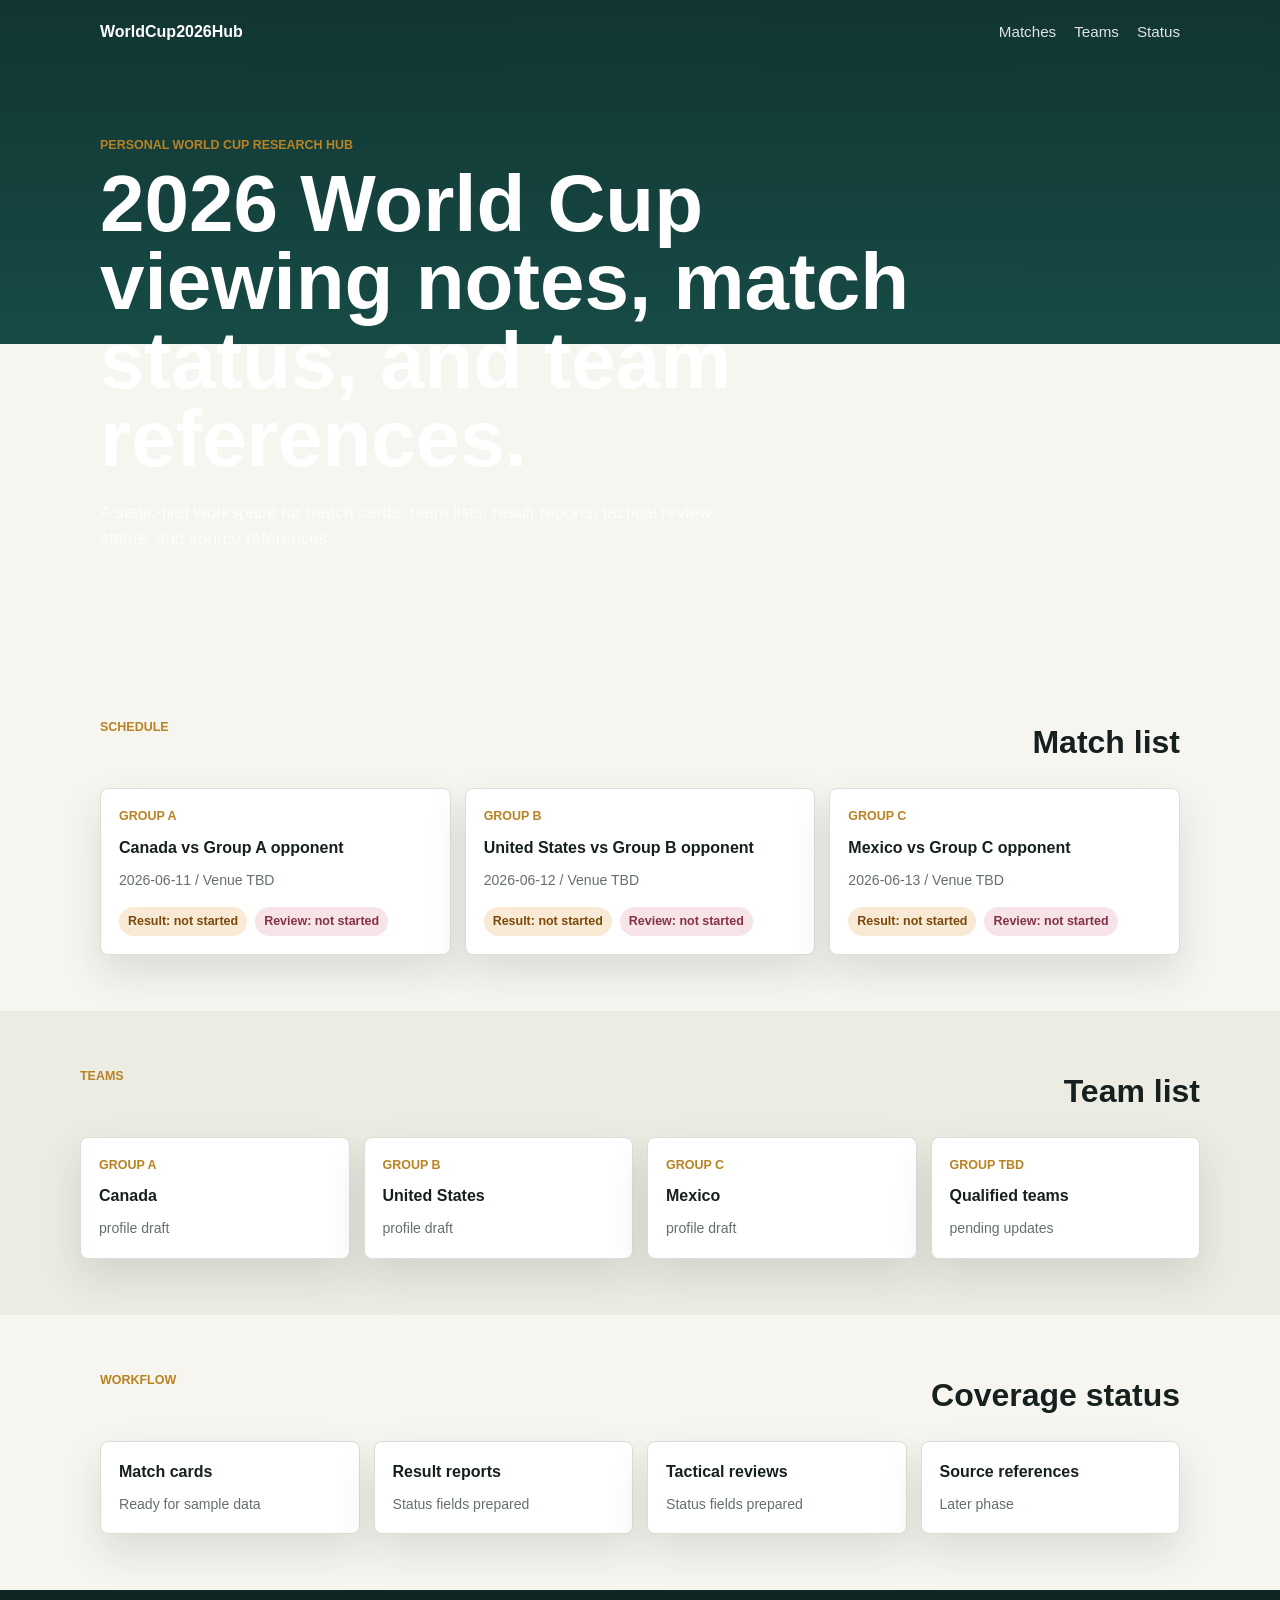
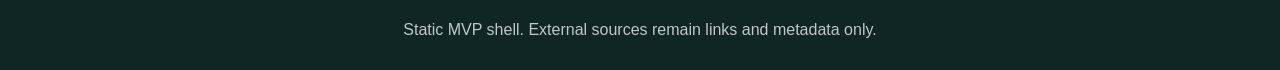
==== index.html @ 7f58485a "Add minimal static site shell" ====
<!doctype html>
<html lang="ja">
  <head>
    <meta charset="utf-8">
    <meta name="viewport" content="width=device-width, initial-scale=1">
    <title>WorldCup2026Hub</title>
    <link rel="stylesheet" href="styles.css">
  </head>
  <body>
    <header class="site-header">
      <nav class="nav" aria-label="Primary">
        <a class="brand" href="#top">WorldCup2026Hub</a>
        <div class="nav-links">
          <a href="#matches">Matches</a>
          <a href="#teams">Teams</a>
          <a href="#status">Status</a>
        </div>
      </nav>
      <section class="hero" id="top">
        <p class="eyebrow">Personal World Cup research hub</p>
        <h1>2026 World Cup viewing notes, match status, and team references.</h1>
        <p class="hero-copy">A static-first workspace for match cards, team lists, result reports, tactical review status, and source references.</p>
      </section>
    </header>

    <main>
      <section class="section" id="matches" aria-labelledby="matches-title">
        <div class="section-heading">
          <p class="eyebrow">Schedule</p>
          <h2 id="matches-title">Match list</h2>
        </div>
        <div class="match-grid" data-match-list></div>
      </section>

      <section class="section section-muted" id="teams" aria-labelledby="teams-title">
        <div class="section-heading">
          <p class="eyebrow">Teams</p>
          <h2 id="teams-title">Team list</h2>
        </div>
        <div class="team-grid" data-team-list></div>
      </section>

      <section class="section" id="status" aria-labelledby="status-title">
        <div class="section-heading">
          <p class="eyebrow">Workflow</p>
          <h2 id="status-title">Coverage status</h2>
        </div>
        <div class="status-board" data-status-board></div>
      </section>
    </main>

    <footer class="site-footer">
      <p>Static MVP shell. External sources remain links and metadata only.</p>
    </footer>

    <script src="app.js"></script>
  </body>
</html>
---- styles.css ----
:root {
  color-scheme: light;
  --bg: #f7f5ef;
  --surface: #ffffff;
  --surface-strong: #102625;
  --ink: #16201f;
  --muted: #65706d;
  --line: #d9ded8;
  --accent: #0f766e;
  --accent-strong: #0b4f4a;
  --gold: #b98222;
  --rose: #b84d61;
  --shadow: 0 18px 40px rgba(21, 32, 31, 0.12);
}

* {
  box-sizing: border-box;
}

body {
  margin: 0;
  background: var(--bg);
  color: var(--ink);
  font-family: Arial, Helvetica, sans-serif;
  line-height: 1.5;
}

a {
  color: inherit;
}

.site-header {
  background: linear-gradient(180deg, #113532 0%, #174b46 52%, var(--bg) 52%);
  color: #fff;
}

.nav {
  align-items: center;
  display: flex;
  justify-content: space-between;
  margin: 0 auto;
  max-width: 1120px;
  padding: 20px;
}

.brand {
  font-weight: 800;
  text-decoration: none;
}

.nav-links {
  display: flex;
  gap: 18px;
}

.nav-links a {
  color: rgba(255, 255, 255, 0.86);
  font-size: 0.95rem;
  text-decoration: none;
}

.hero {
  margin: 0 auto;
  max-width: 1120px;
  min-height: 390px;
  padding: 72px 20px 110px;
}

.eyebrow {
  color: var(--gold);
  font-size: 0.78rem;
  font-weight: 800;
  letter-spacing: 0;
  margin: 0 0 10px;
  text-transform: uppercase;
}

.hero h1 {
  font-size: clamp(2.35rem, 7vw, 5rem);
  line-height: 0.98;
  margin: 0;
  max-width: 900px;
}

.hero-copy {
  color: rgba(255, 255, 255, 0.82);
  font-size: 1.08rem;
  margin: 22px 0 0;
  max-width: 660px;
}

.section {
  margin: 0 auto;
  max-width: 1120px;
  padding: 56px 20px;
}

.section-muted {
  background: #ecece3;
  max-width: none;
}

.section-muted > * {
  margin-left: auto;
  margin-right: auto;
  max-width: 1120px;
}

.section-heading {
  display: flex;
  justify-content: space-between;
  gap: 24px;
  margin-bottom: 22px;
}

.section-heading h2 {
  font-size: 2rem;
  margin: 0;
}

.match-grid,
.team-grid,
.status-board {
  display: grid;
  gap: 14px;
}

.match-grid {
  grid-template-columns: repeat(3, minmax(0, 1fr));
}

.team-grid,
.status-board {
  grid-template-columns: repeat(4, minmax(0, 1fr));
}

.card {
  background: var(--surface);
  border: 1px solid var(--line);
  border-radius: 8px;
  box-shadow: var(--shadow);
  min-width: 0;
  padding: 18px;
}

.card h3 {
  font-size: 1rem;
  margin: 0 0 10px;
}

.meta {
  color: var(--muted);
  font-size: 0.88rem;
  margin: 0;
}

.pill-row {
  display: flex;
  flex-wrap: wrap;
  gap: 8px;
  margin-top: 16px;
}

.pill {
  background: #e5f1ee;
  border-radius: 999px;
  color: var(--accent-strong);
  display: inline-flex;
  font-size: 0.78rem;
  font-weight: 700;
  padding: 5px 9px;
}

.pill.warning {
  background: #f8ead4;
  color: #7a4a0d;
}

.pill.review {
  background: #f6e4e9;
  color: #843247;
}

.site-footer {
  background: var(--surface-strong);
  color: rgba(255, 255, 255, 0.74);
  padding: 28px 20px;
  text-align: center;
}

.site-footer p {
  margin: 0;
}

@media (max-width: 820px) {
  .nav,
  .section-heading {
    align-items: flex-start;
    flex-direction: column;
  }

  .hero {
    min-height: 340px;
    padding-bottom: 74px;
    padding-top: 48px;
  }

  .match-grid,
  .team-grid,
  .status-board {
    grid-template-columns: 1fr;
  }
}
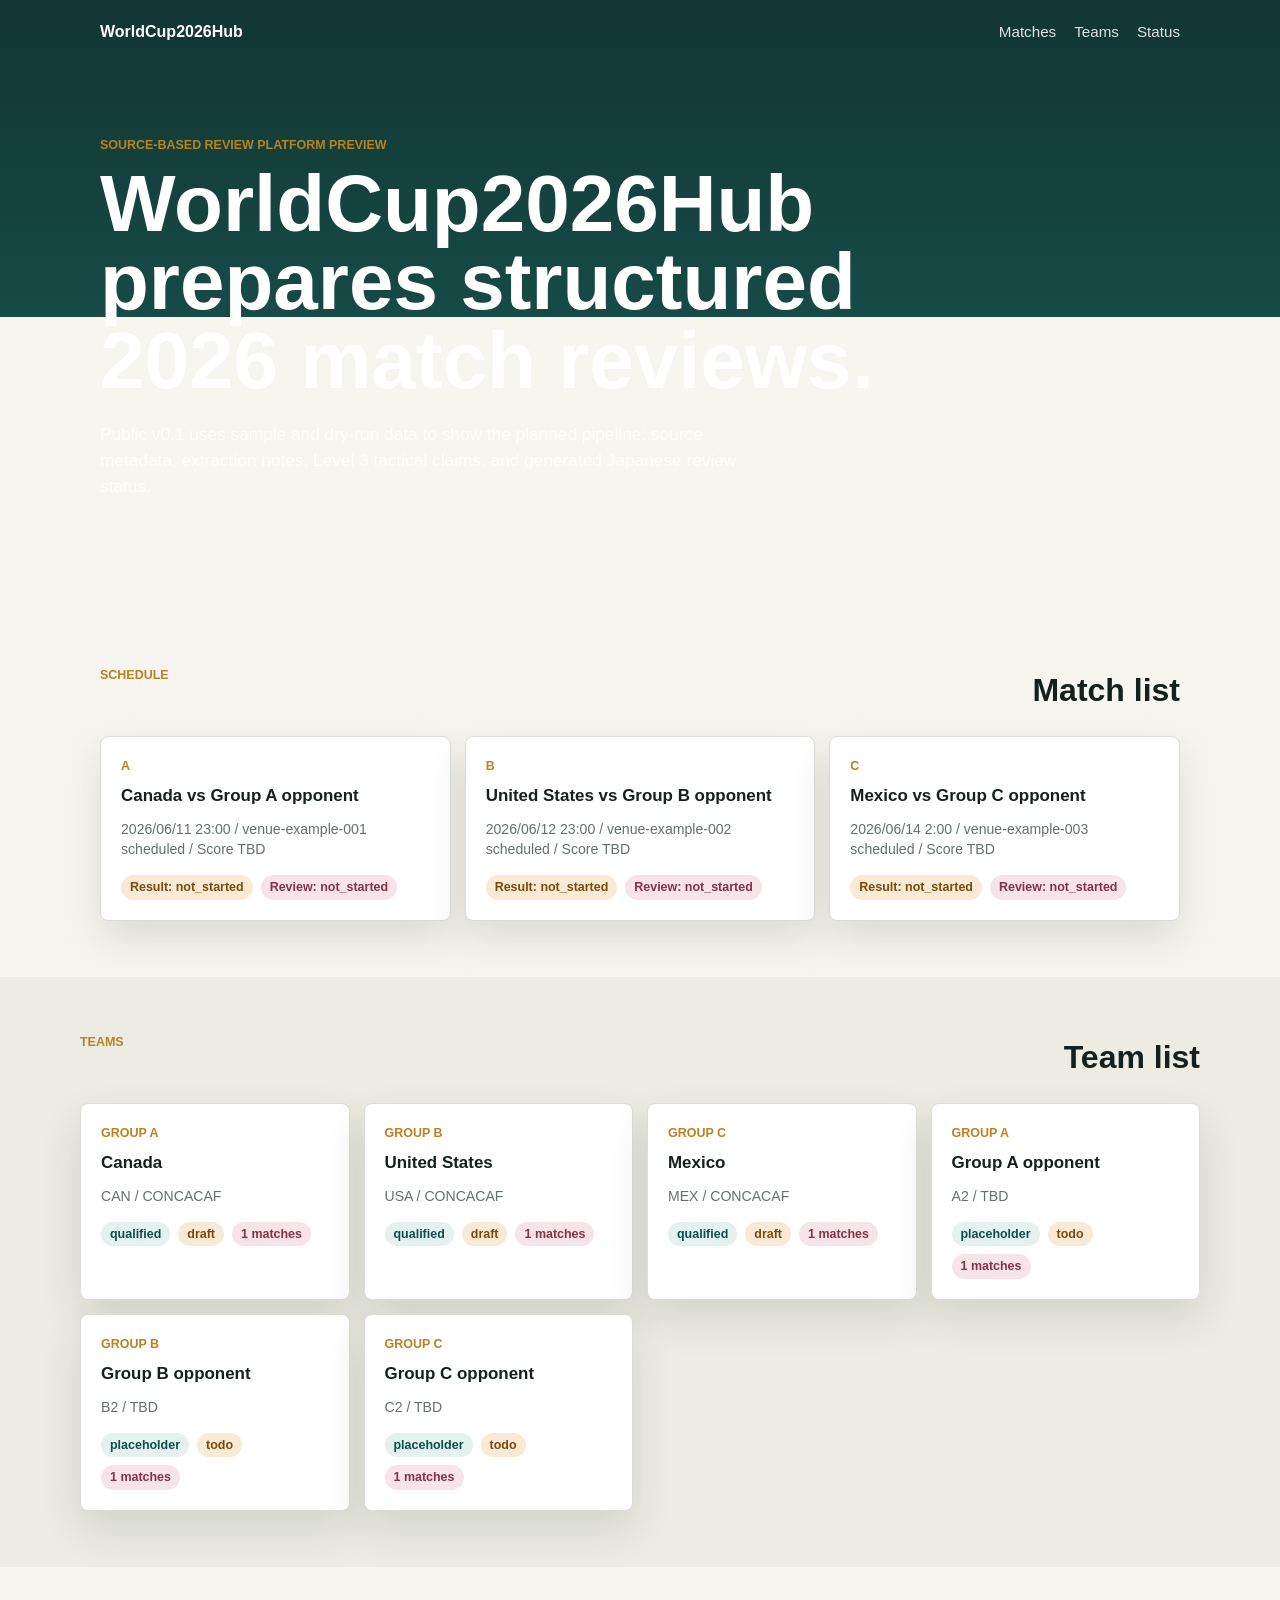
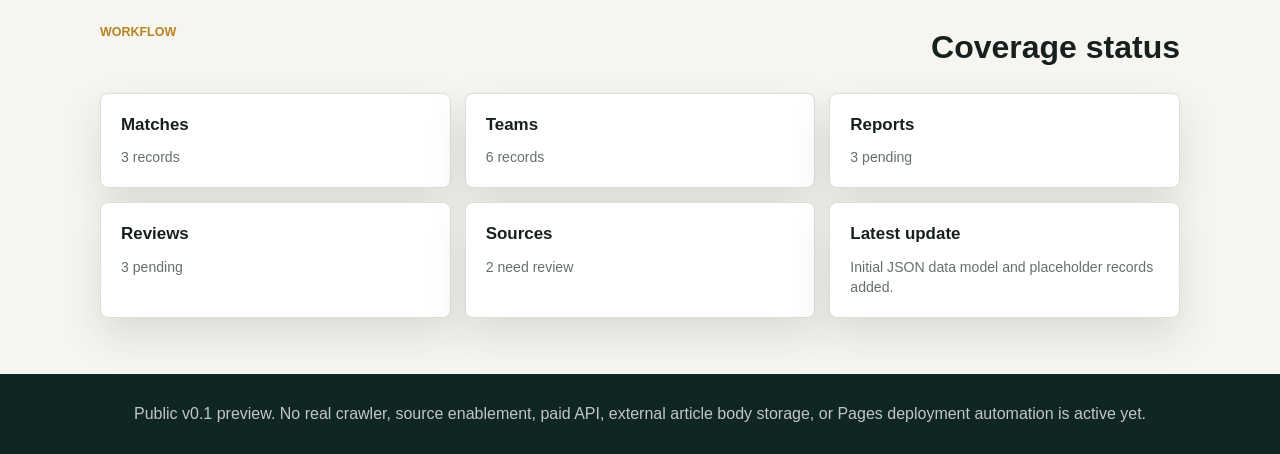
==== commit 7fff9ffd: "Polish v0.1 public readiness copy" ====
--- a/index.html
+++ b/index.html
@@ -17,9 +17,9 @@
         </div>
       </nav>
       <section class="hero" id="top">
-        <p class="eyebrow">Personal World Cup research hub</p>
-        <h1>2026 World Cup viewing notes, match status, and team references.</h1>
-        <p class="hero-copy">A static-first workspace for match cards, team lists, result reports, tactical review status, and source references.</p>
+        <p class="eyebrow">Source-based review platform preview</p>
+        <h1>WorldCup2026Hub prepares structured 2026 match reviews.</h1>
+        <p class="hero-copy">Public v0.1 uses sample and dry-run data to show the planned pipeline: source metadata, extraction notes, Level 3 tactical claims, and generated Japanese review status.</p>
       </section>
     </header>
 
@@ -50,7 +50,7 @@
     </main>
 
     <footer class="site-footer">
-      <p>Static MVP shell. External sources remain links and metadata only.</p>
+      <p>Public v0.1 preview. No real crawler, source enablement, paid API, external article body storage, or Pages deployment automation is active yet.</p>
     </footer>
 
     <script src="app.js"></script>
--- a/styles.css
+++ b/styles.css
@@ -134,24 +134,58 @@
   grid-template-columns: repeat(4, minmax(0, 1fr));
 }
 
+.status-board {
+  grid-template-columns: repeat(3, minmax(0, 1fr));
+}
+
 .card {
   background: var(--surface);
   border: 1px solid var(--line);
   border-radius: 8px;
   box-shadow: var(--shadow);
   min-width: 0;
-  padding: 18px;
+  padding: 20px;
 }
 
 .card h3 {
-  font-size: 1rem;
-  margin: 0 0 10px;
+  font-size: 1.06rem;
+  line-height: 1.25;
+  margin: 0 0 12px;
+}
+
+.card-link {
+  display: block;
+  min-height: 150px;
+  text-decoration: none;
+  transition: transform 160ms ease, border-color 160ms ease;
+}
+
+.card-link:hover,
+.card-link:focus-visible {
+  border-color: var(--accent);
+  transform: translateY(-2px);
 }
 
 .meta {
   color: var(--muted);
   font-size: 0.88rem;
-  margin: 0;
+  line-height: 1.45;
+  margin: 0;
+}
+
+.notice {
+  background: var(--surface);
+  border: 1px solid var(--line);
+  border-radius: 8px;
+  color: var(--muted);
+  grid-column: 1 / -1;
+  margin: 0;
+  padding: 18px;
+}
+
+.notice.error {
+  border-color: var(--rose);
+  color: var(--rose);
 }
 
 .pill-row {
@@ -168,6 +202,7 @@
   display: inline-flex;
   font-size: 0.78rem;
   font-weight: 700;
+  line-height: 1.15;
   padding: 5px 9px;
 }
 
@@ -199,15 +234,27 @@
     flex-direction: column;
   }
 
+  .section {
+    padding: 38px 16px;
+  }
+
   .hero {
     min-height: 340px;
     padding-bottom: 74px;
     padding-top: 48px;
   }
 
+  .hero h1 {
+    font-size: 2.45rem;
+  }
+
   .match-grid,
   .team-grid,
   .status-board {
     grid-template-columns: 1fr;
   }
-}
+
+  .card-link {
+    min-height: 0;
+  }
+}
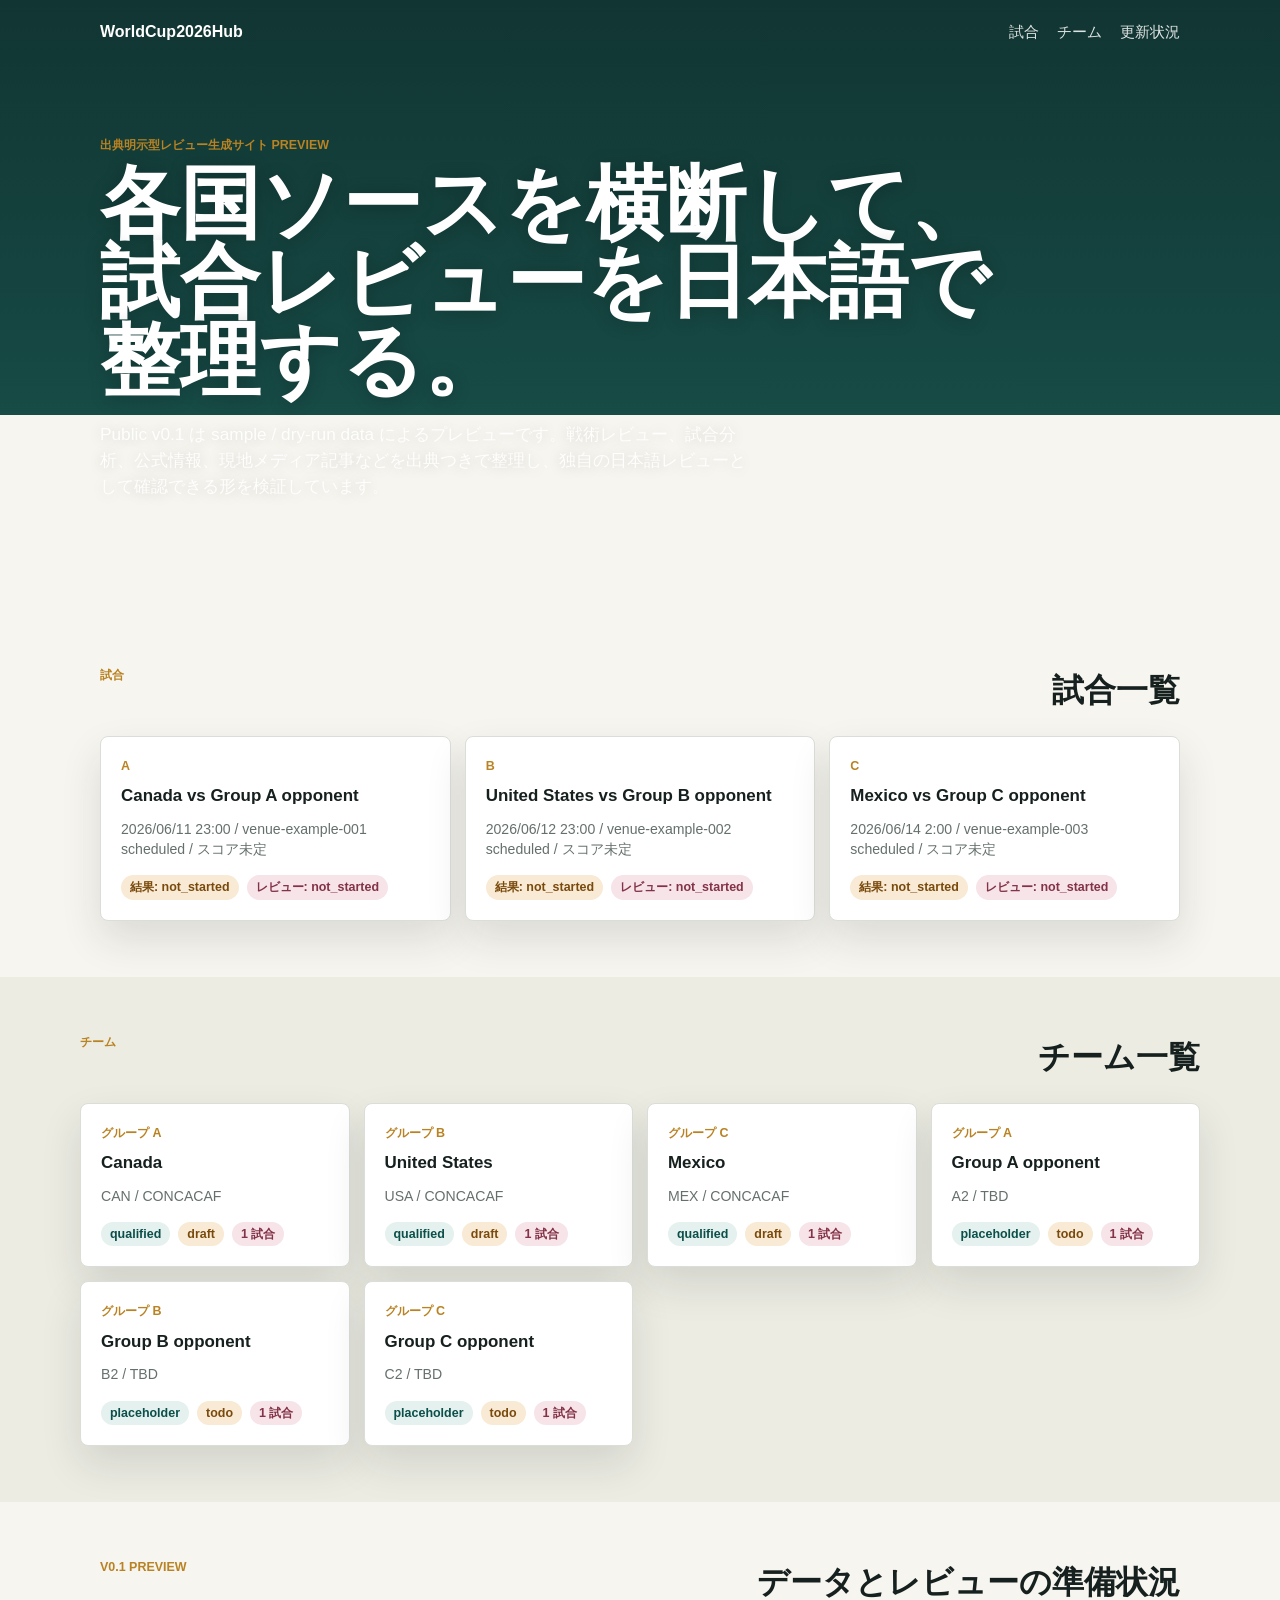
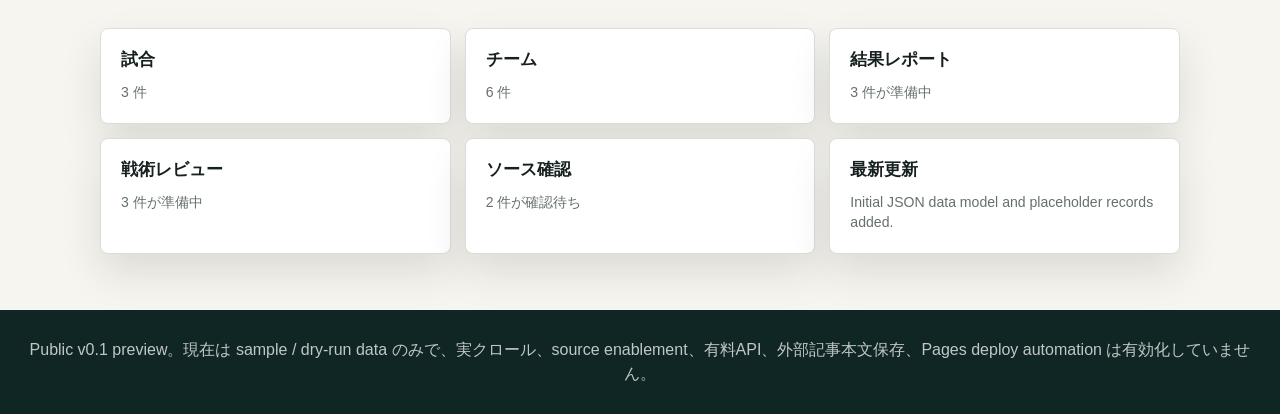
==== commit 8436326b: "Polish public v0.1 Japanese copy" ====
--- a/index.html
+++ b/index.html
@@ -11,46 +11,46 @@
       <nav class="nav" aria-label="Primary">
         <a class="brand" href="#top">WorldCup2026Hub</a>
         <div class="nav-links">
-          <a href="#matches">Matches</a>
-          <a href="#teams">Teams</a>
-          <a href="#status">Status</a>
+          <a href="#matches">試合</a>
+          <a href="#teams">チーム</a>
+          <a href="#status">更新状況</a>
         </div>
       </nav>
       <section class="hero" id="top">
-        <p class="eyebrow">Source-based review platform preview</p>
-        <h1>WorldCup2026Hub prepares structured 2026 match reviews.</h1>
-        <p class="hero-copy">Public v0.1 uses sample and dry-run data to show the planned pipeline: source metadata, extraction notes, Level 3 tactical claims, and generated Japanese review status.</p>
+        <p class="eyebrow">出典明示型レビュー生成サイト preview</p>
+        <h1>各国ソースを横断して、試合レビューを日本語で整理する。</h1>
+        <p class="hero-copy">Public v0.1 は sample / dry-run data によるプレビューです。戦術レビュー、試合分析、公式情報、現地メディア記事などを出典つきで整理し、独自の日本語レビューとして確認できる形を検証しています。</p>
       </section>
     </header>
 
     <main>
       <section class="section" id="matches" aria-labelledby="matches-title">
         <div class="section-heading">
-          <p class="eyebrow">Schedule</p>
-          <h2 id="matches-title">Match list</h2>
+          <p class="eyebrow">試合</p>
+          <h2 id="matches-title">試合一覧</h2>
         </div>
         <div class="match-grid" data-match-list></div>
       </section>
 
       <section class="section section-muted" id="teams" aria-labelledby="teams-title">
         <div class="section-heading">
-          <p class="eyebrow">Teams</p>
-          <h2 id="teams-title">Team list</h2>
+          <p class="eyebrow">チーム</p>
+          <h2 id="teams-title">チーム一覧</h2>
         </div>
         <div class="team-grid" data-team-list></div>
       </section>
 
       <section class="section" id="status" aria-labelledby="status-title">
         <div class="section-heading">
-          <p class="eyebrow">Workflow</p>
-          <h2 id="status-title">Coverage status</h2>
+          <p class="eyebrow">v0.1 preview</p>
+          <h2 id="status-title">データとレビューの準備状況</h2>
         </div>
         <div class="status-board" data-status-board></div>
       </section>
     </main>
 
     <footer class="site-footer">
-      <p>Public v0.1 preview. No real crawler, source enablement, paid API, external article body storage, or Pages deployment automation is active yet.</p>
+      <p>Public v0.1 preview。現在は sample / dry-run data のみで、実クロール、source enablement、有料API、外部記事本文保存、Pages deploy automation は有効化していません。</p>
     </footer>
 
     <script src="app.js"></script>
--- a/styles.css
+++ b/styles.css
@@ -30,7 +30,7 @@
 }
 
 .site-header {
-  background: linear-gradient(180deg, #113532 0%, #174b46 52%, var(--bg) 52%);
+  background: linear-gradient(180deg, #113532 0%, #174b46 68%, var(--bg) 68%);
   color: #fff;
 }
 
@@ -80,13 +80,16 @@
   line-height: 0.98;
   margin: 0;
   max-width: 900px;
+  text-shadow: 0 2px 18px rgba(0, 0, 0, 0.22);
+  overflow-wrap: anywhere;
 }
 
 .hero-copy {
-  color: rgba(255, 255, 255, 0.82);
+  color: rgba(255, 255, 255, 0.92);
   font-size: 1.08rem;
   margin: 22px 0 0;
   max-width: 660px;
+  text-shadow: 0 1px 14px rgba(0, 0, 0, 0.18);
 }
 
 .section {
@@ -228,6 +231,10 @@
 }
 
 @media (max-width: 820px) {
+  .site-header {
+    background: linear-gradient(180deg, #113532 0%, #174b46 100%);
+  }
+
   .nav,
   .section-heading {
     align-items: flex-start;
@@ -239,13 +246,21 @@
   }
 
   .hero {
-    min-height: 340px;
-    padding-bottom: 74px;
+    min-height: 0;
+    padding-bottom: 56px;
     padding-top: 48px;
   }
 
   .hero h1 {
-    font-size: 2.45rem;
+    font-size: 1.62rem;
+    line-height: 1.14;
+    max-width: 11em;
+    word-break: break-all;
+  }
+
+  .hero-copy {
+    font-size: 1rem;
+    max-width: 20em;
   }
 
   .match-grid,
